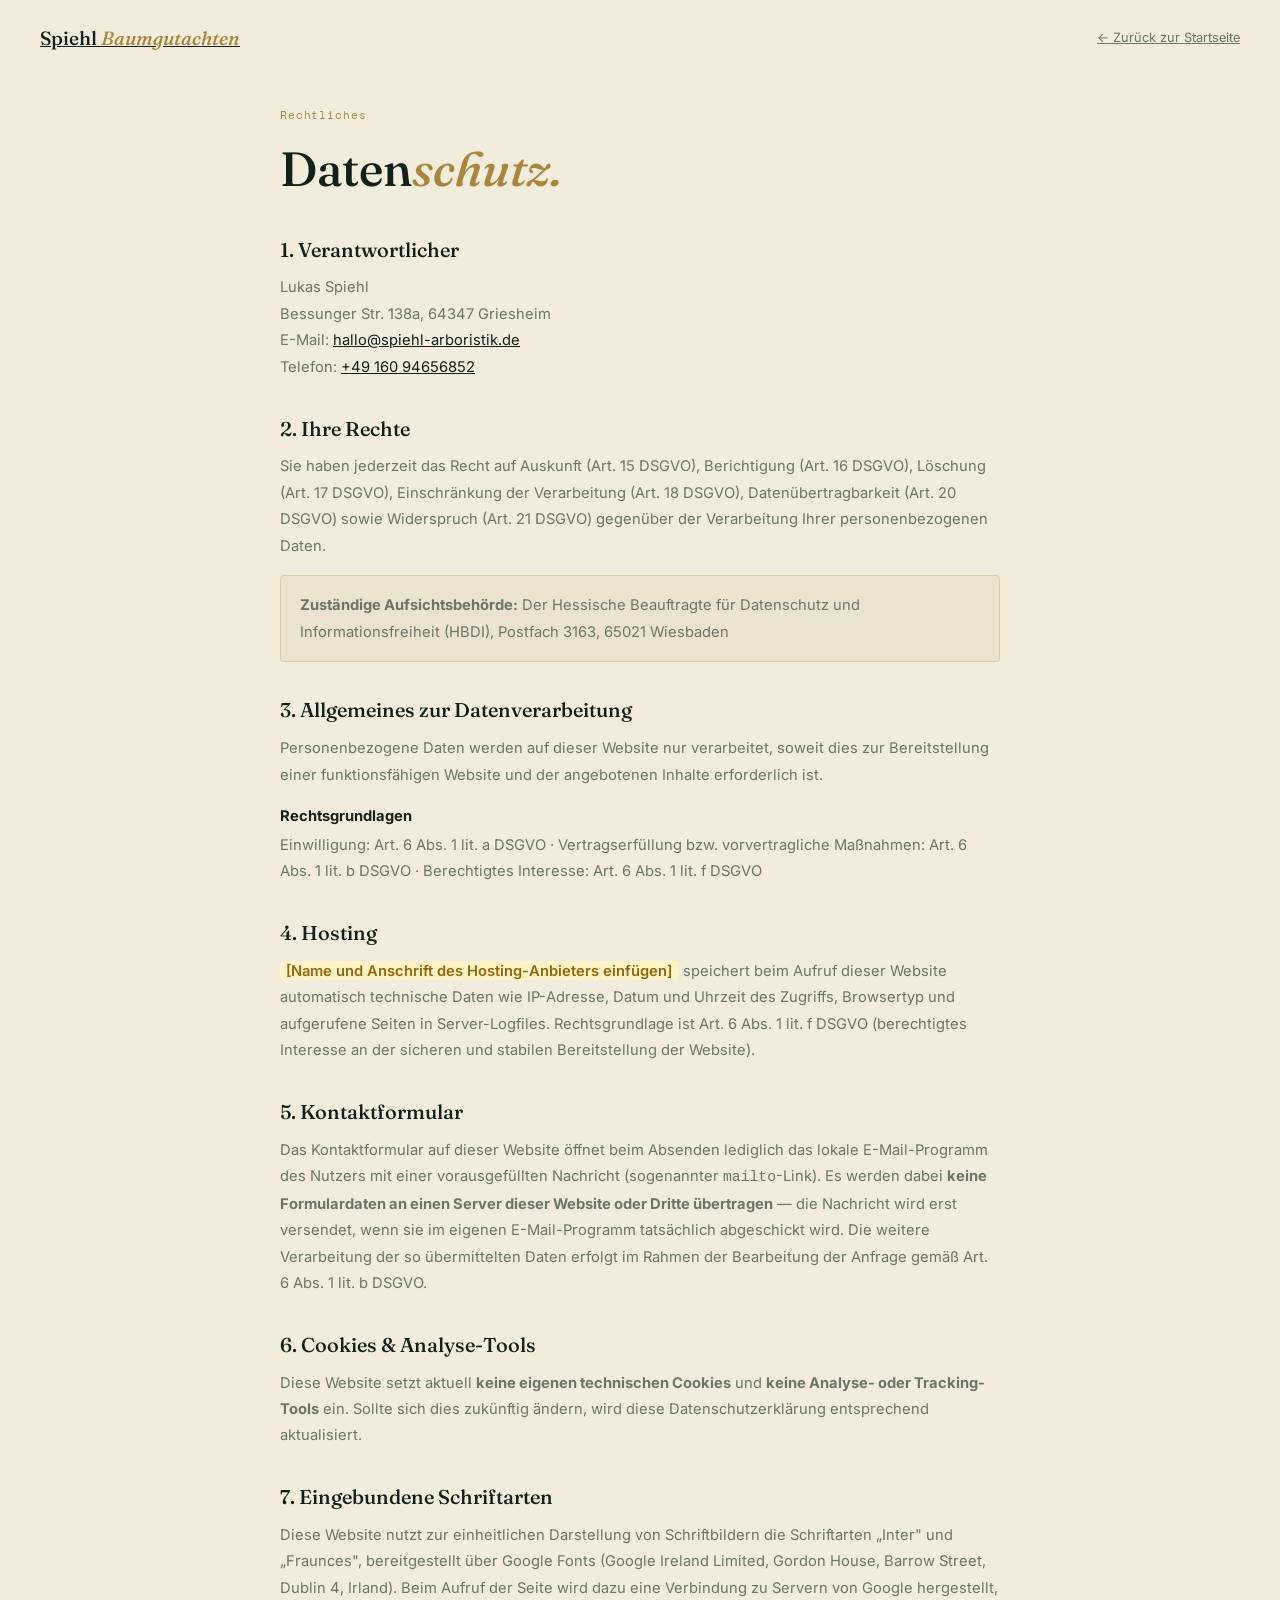
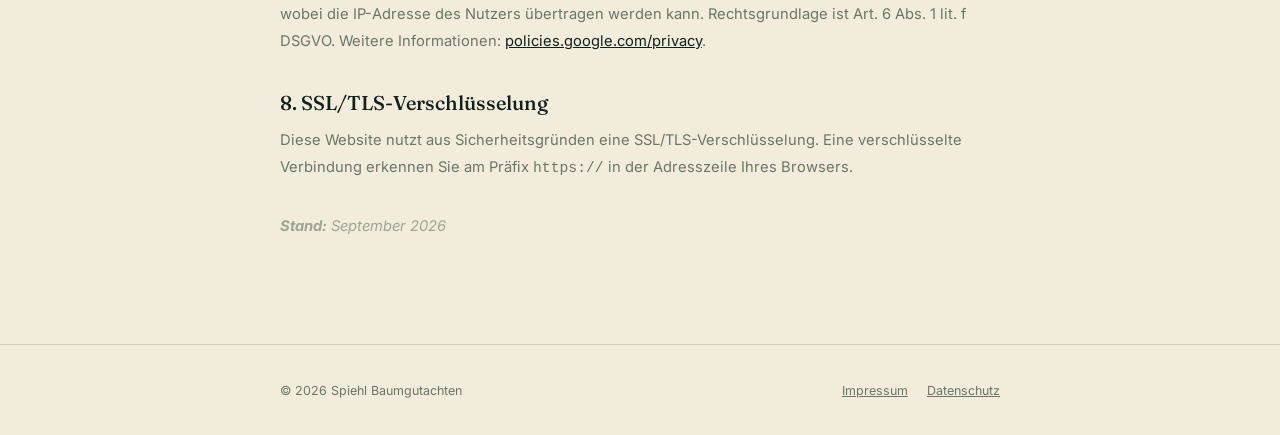
==== datenschutz.html @ da3fc20e "Use real contact and legal info matching spiehl-arboristik.de Replace placeholder phone/email/addres" ====
<!DOCTYPE html>
<html lang="de">
<head>
<meta charset="UTF-8">
<meta name="viewport" content="width=device-width, initial-scale=1">
<title>Datenschutzerklärung · Spiehl Baumgutachten</title>
<meta name="robots" content="noindex, nofollow">
<link rel="preconnect" href="https://fonts.googleapis.com">
<link rel="preconnect" href="https://fonts.gstatic.com" crossorigin>
<link href="https://fonts.googleapis.com/css2?family=Fraunces:ital,opsz,wght@0,9..144,400;0,9..144,500;1,9..144,400&family=Inter:wght@300;400;500;600;700&family=Space+Mono:wght@400;700&display=swap" rel="stylesheet">
<style>
  * { margin: 0; padding: 0; box-sizing: border-box; }
  :root { --forest: #12201A; --gold: #A9863C; --cream: #F1ECDC; --cream-line: rgba(18,32,26,0.14); --ink: #16211B; --muted: #6C7566; }
  body { font-family: 'Inter', sans-serif; background: var(--cream); color: var(--ink); -webkit-font-smoothing: antialiased; }
  a { color: var(--forest); }
  .container { max-width: 800px; margin: 0 auto; padding: 0 2.5rem; }
  nav { padding: 1.6rem 0; }
  .nav-inner { max-width: 1440px; margin: 0 auto; padding: 0 clamp(1.4rem, 4vw, 2.5rem); display: flex; justify-content: space-between; align-items: center; }
  .brand { font-family: 'Fraunces', serif; font-size: 1.2rem; font-weight: 500; color: var(--forest); }
  .brand em { font-style: italic; color: var(--gold); }
  .back { font-size: .8rem; color: var(--muted); }
  main { padding: 2rem 0 6rem; }
  .kicker { font-family: 'Space Mono', monospace; font-size: .68rem; letter-spacing: .08em; color: var(--gold); margin-bottom: 1rem; }
  h1 { font-family: 'Fraunces', serif; font-size: clamp(2.2rem, 4vw, 3rem); font-weight: 500; color: var(--forest); margin-bottom: 2.4rem; }
  h1 em { font-style: italic; color: var(--gold); }
  h2 { font-family: 'Fraunces', serif; font-size: 1.25rem; font-weight: 500; color: var(--forest); margin: 2.2rem 0 .8rem; }
  h2:first-of-type { margin-top: 0; }
  h3 { font-size: .92rem; font-weight: 700; color: var(--ink); margin: 1.2rem 0 .4rem; }
  p, li { font-size: .92rem; line-height: 1.8; color: var(--muted); margin-bottom: .5rem; }
  ul { margin: .4rem 0 .8rem 1.2rem; }
  .placeholder { background: #fef3c7; color: #92660c; padding: .05rem .4rem; border-radius: 4px; font-weight: 600; }
  .note { background: rgba(169,134,60,.08); border: 1px solid rgba(169,134,60,.25); border-radius: 4px; padding: 1rem 1.2rem; margin: 1rem 0; }
  footer { padding: 2.4rem 0; border-top: 1px solid var(--cream-line); }
  .footer-inner { max-width: 800px; margin: 0 auto; padding: 0 2.5rem; display: flex; justify-content: space-between; flex-wrap: wrap; gap: 1rem; font-size: .78rem; color: var(--muted); }
  .footer-inner a { color: var(--muted); margin-left: 1.2rem; }
  @media(max-width:600px){ .container,.footer-inner{padding:0 1.4rem;} .nav-inner{padding:0 1.4rem;} }
</style>
</head>
<body>
<nav><div class="nav-inner">
  <a href="index.html" class="brand">Spiehl <em>Baumgutachten</em></a>
  <a href="index.html" class="back">← Zurück zur Startseite</a>
</div></nav>
<main><div class="container">
  <div class="kicker">Rechtliches</div>
  <h1>Daten<em>schutz.</em></h1>

  <h2>1. Verantwortlicher</h2>
  <p>Lukas Spiehl<br>
  Bessunger Str. 138a, 64347 Griesheim<br>
  E-Mail: <a href="mailto:hallo@spiehl-arboristik.de">hallo@spiehl-arboristik.de</a><br>
  Telefon: <a href="tel:+4916094656852">+49 160 94656852</a></p>

  <h2>2. Ihre Rechte</h2>
  <p>Sie haben jederzeit das Recht auf Auskunft (Art. 15 DSGVO), Berichtigung (Art. 16 DSGVO), Löschung (Art. 17 DSGVO), Einschränkung der Verarbeitung (Art. 18 DSGVO), Datenübertragbarkeit (Art. 20 DSGVO) sowie Widerspruch (Art. 21 DSGVO) gegenüber der Verarbeitung Ihrer personenbezogenen Daten.</p>
  <div class="note">
    <p style="margin:0;"><strong>Zuständige Aufsichtsbehörde:</strong> Der Hessische Beauftragte für Datenschutz und Informationsfreiheit (HBDI), Postfach 3163, 65021 Wiesbaden</p>
  </div>

  <h2>3. Allgemeines zur Datenverarbeitung</h2>
  <p>Personenbezogene Daten werden auf dieser Website nur verarbeitet, soweit dies zur Bereitstellung einer funktionsfähigen Website und der angebotenen Inhalte erforderlich ist.</p>
  <h3>Rechtsgrundlagen</h3>
  <p>Einwilligung: Art. 6 Abs. 1 lit. a DSGVO · Vertragserfüllung bzw. vorvertragliche Maßnahmen: Art. 6 Abs. 1 lit. b DSGVO · Berechtigtes Interesse: Art. 6 Abs. 1 lit. f DSGVO</p>

  <h2>4. Hosting</h2>
  <p><span class="placeholder">[Name und Anschrift des Hosting-Anbieters einfügen]</span> speichert beim Aufruf dieser Website automatisch technische Daten wie IP-Adresse, Datum und Uhrzeit des Zugriffs, Browsertyp und aufgerufene Seiten in Server-Logfiles. Rechtsgrundlage ist Art. 6 Abs. 1 lit. f DSGVO (berechtigtes Interesse an der sicheren und stabilen Bereitstellung der Website).</p>

  <h2>5. Kontaktformular</h2>
  <p>Das Kontaktformular auf dieser Website öffnet beim Absenden lediglich das lokale E-Mail-Programm des Nutzers mit einer vorausgefüllten Nachricht (sogenannter <code>mailto</code>-Link). Es werden dabei <strong>keine Formulardaten an einen Server dieser Website oder Dritte übertragen</strong> &mdash; die Nachricht wird erst versendet, wenn sie im eigenen E-Mail-Programm tatsächlich abgeschickt wird. Die weitere Verarbeitung der so übermittelten Daten erfolgt im Rahmen der Bearbeitung der Anfrage gemäß Art. 6 Abs. 1 lit. b DSGVO.</p>

  <h2>6. Cookies &amp; Analyse-Tools</h2>
  <p>Diese Website setzt aktuell <strong>keine eigenen technischen Cookies</strong> und <strong>keine Analyse- oder Tracking-Tools</strong> ein. Sollte sich dies zukünftig ändern, wird diese Datenschutzerklärung entsprechend aktualisiert.</p>

  <h2>7. Eingebundene Schriftarten</h2>
  <p>Diese Website nutzt zur einheitlichen Darstellung von Schriftbildern die Schriftarten „Inter" und „Fraunces", bereitgestellt über Google Fonts (Google Ireland Limited, Gordon House, Barrow Street, Dublin 4, Irland). Beim Aufruf der Seite wird dazu eine Verbindung zu Servern von Google hergestellt, wobei die IP-Adresse des Nutzers übertragen werden kann. Rechtsgrundlage ist Art. 6 Abs. 1 lit. f DSGVO. Weitere Informationen: <a href="https://policies.google.com/privacy" target="_blank" rel="noopener">policies.google.com/privacy</a>.</p>

  <h2>8. SSL/TLS-Verschlüsselung</h2>
  <p>Diese Website nutzt aus Sicherheitsgründen eine SSL/TLS-Verschlüsselung. Eine verschlüsselte Verbindung erkennen Sie am Präfix <code>https://</code> in der Adresszeile Ihres Browsers.</p>

  <p style="margin-top:2rem;font-style:italic;opacity:.6;"><strong>Stand:</strong> September 2026</p>
</div></main>
<footer><div class="footer-inner">
  <span>© 2026 Spiehl Baumgutachten</span>
  <div><a href="impressum.html">Impressum</a><a href="datenschutz.html">Datenschutz</a></div>
</div></footer>
</body>
</html>
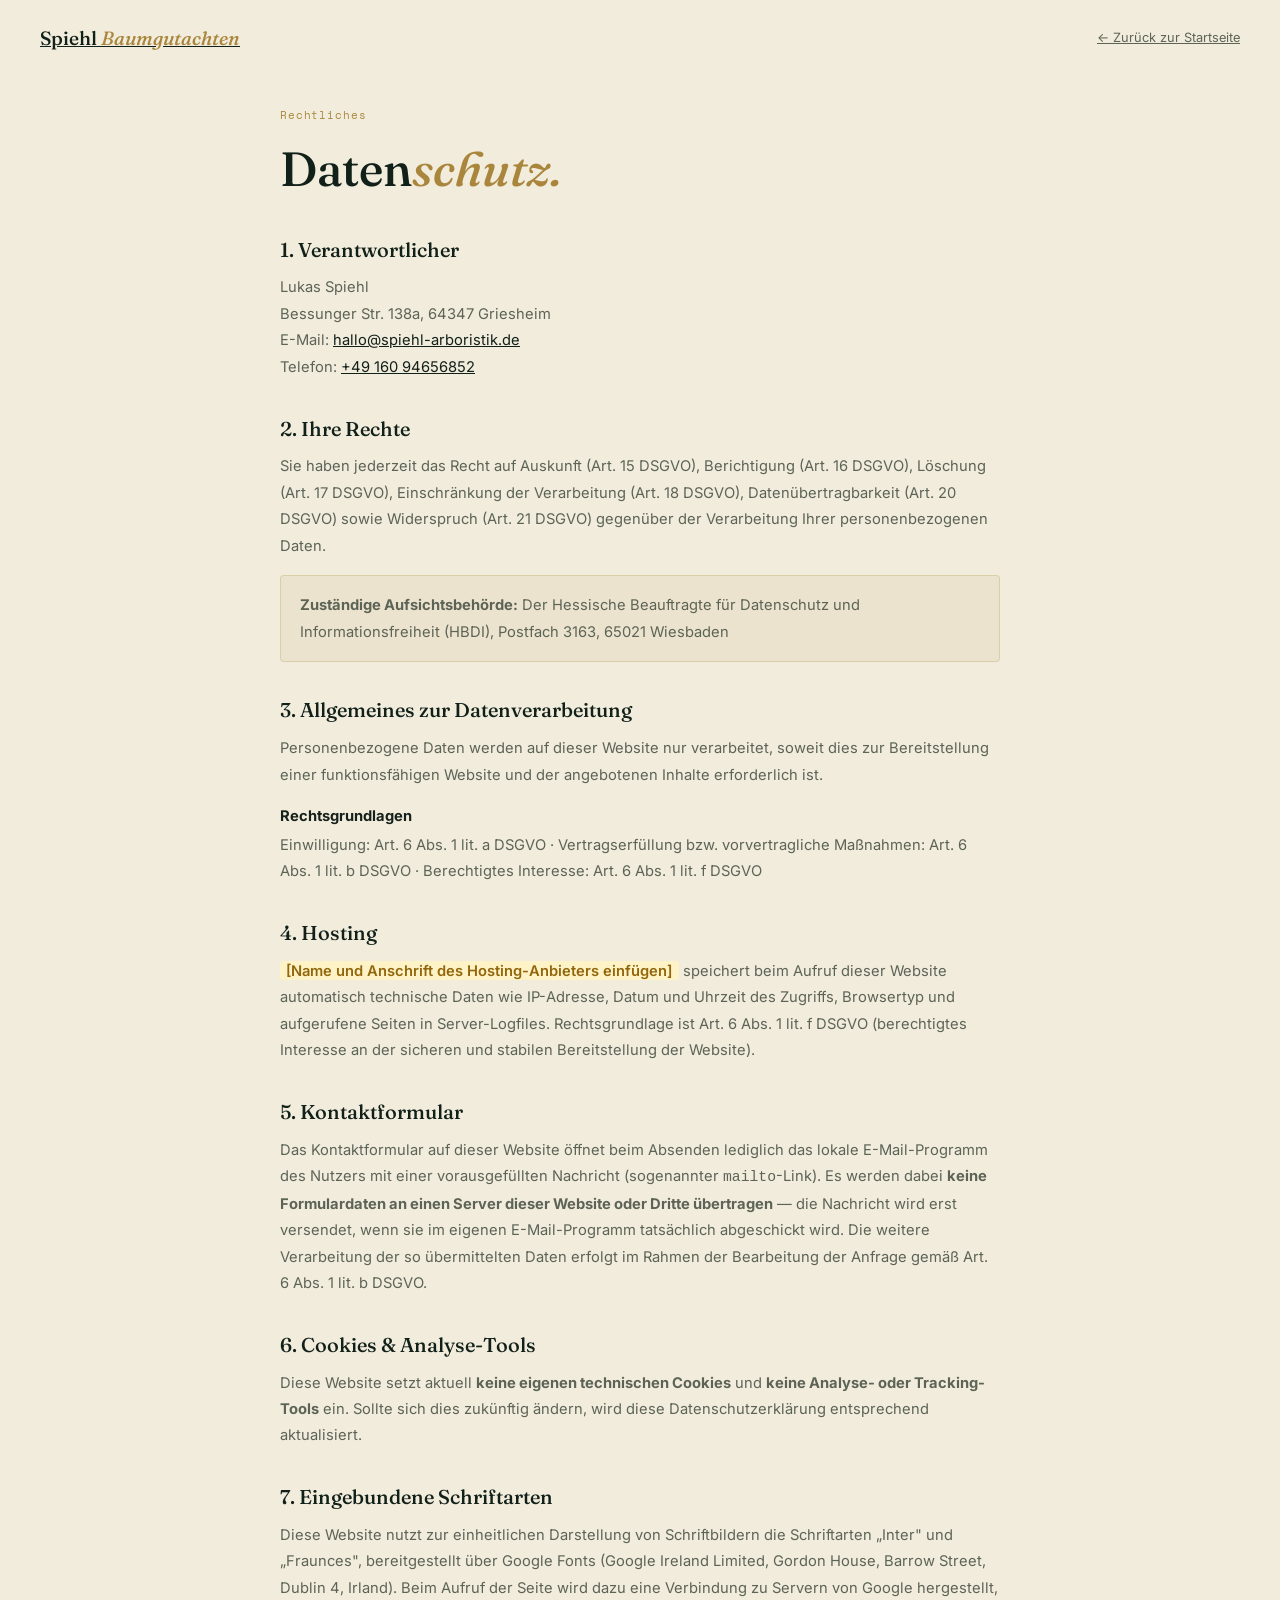
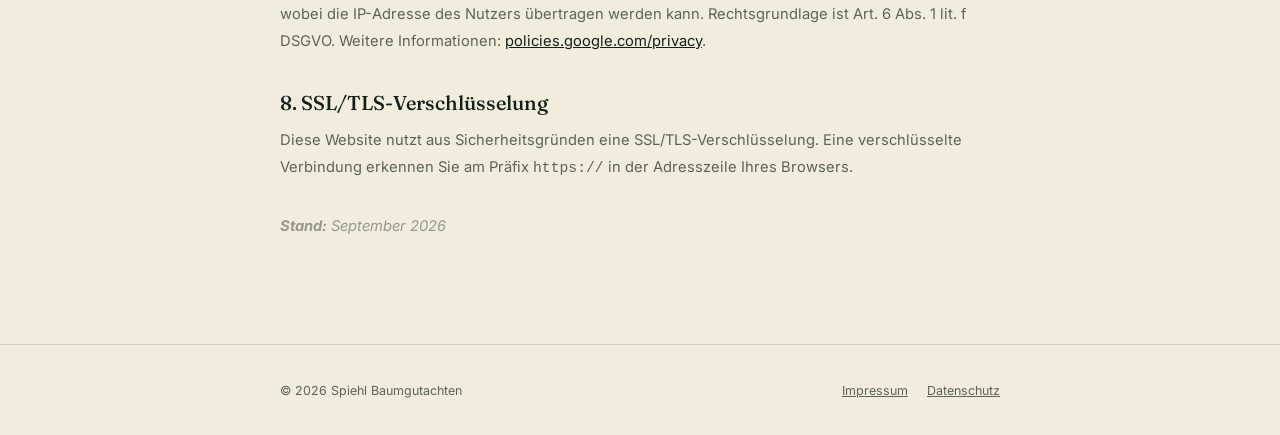
==== commit 122d7b35: "a" ====
--- a/datenschutz.html
+++ b/datenschutz.html
@@ -4,13 +4,22 @@
 <meta charset="UTF-8">
 <meta name="viewport" content="width=device-width, initial-scale=1">
 <title>Datenschutzerklärung · Spiehl Baumgutachten</title>
+<meta name="description" content="Datenschutzerklärung von Spiehl Baumgutachten, Baumsachverständiger Lukas Spiehl im Odenwald und Rhein-Main-Gebiet.">
 <meta name="robots" content="noindex, nofollow">
+<link rel="canonical" href="https://noeffen.github.io/Spiehl/datenschutz.html">
+<meta property="og:type" content="website">
+<meta property="og:title" content="Datenschutzerklärung · Spiehl Baumgutachten">
+<meta property="og:image" content="https://noeffen.github.io/Spiehl/img/og-image.jpg">
+<meta property="og:site_name" content="Baumsachverständiger Spiehl">
+<meta property="og:locale" content="de_DE">
+<meta name="twitter:card" content="summary_large_image">
+<meta name="twitter:image" content="https://noeffen.github.io/Spiehl/img/og-image.jpg">
 <link rel="preconnect" href="https://fonts.googleapis.com">
 <link rel="preconnect" href="https://fonts.gstatic.com" crossorigin>
 <link href="https://fonts.googleapis.com/css2?family=Fraunces:ital,opsz,wght@0,9..144,400;0,9..144,500;1,9..144,400&family=Inter:wght@300;400;500;600;700&family=Space+Mono:wght@400;700&display=swap" rel="stylesheet">
 <style>
   * { margin: 0; padding: 0; box-sizing: border-box; }
-  :root { --forest: #12201A; --gold: #A9863C; --cream: #F1ECDC; --cream-line: rgba(18,32,26,0.14); --ink: #16211B; --muted: #6C7566; }
+  :root { --forest: #12201A; --gold: #A9863C; --cream: #F1ECDC; --cream-line: rgba(18,32,26,0.14); --ink: #16211B; --muted: #5D6456; }
   body { font-family: 'Inter', sans-serif; background: var(--cream); color: var(--ink); -webkit-font-smoothing: antialiased; }
   a { color: var(--forest); }
   .container { max-width: 800px; margin: 0 auto; padding: 0 2.5rem; }
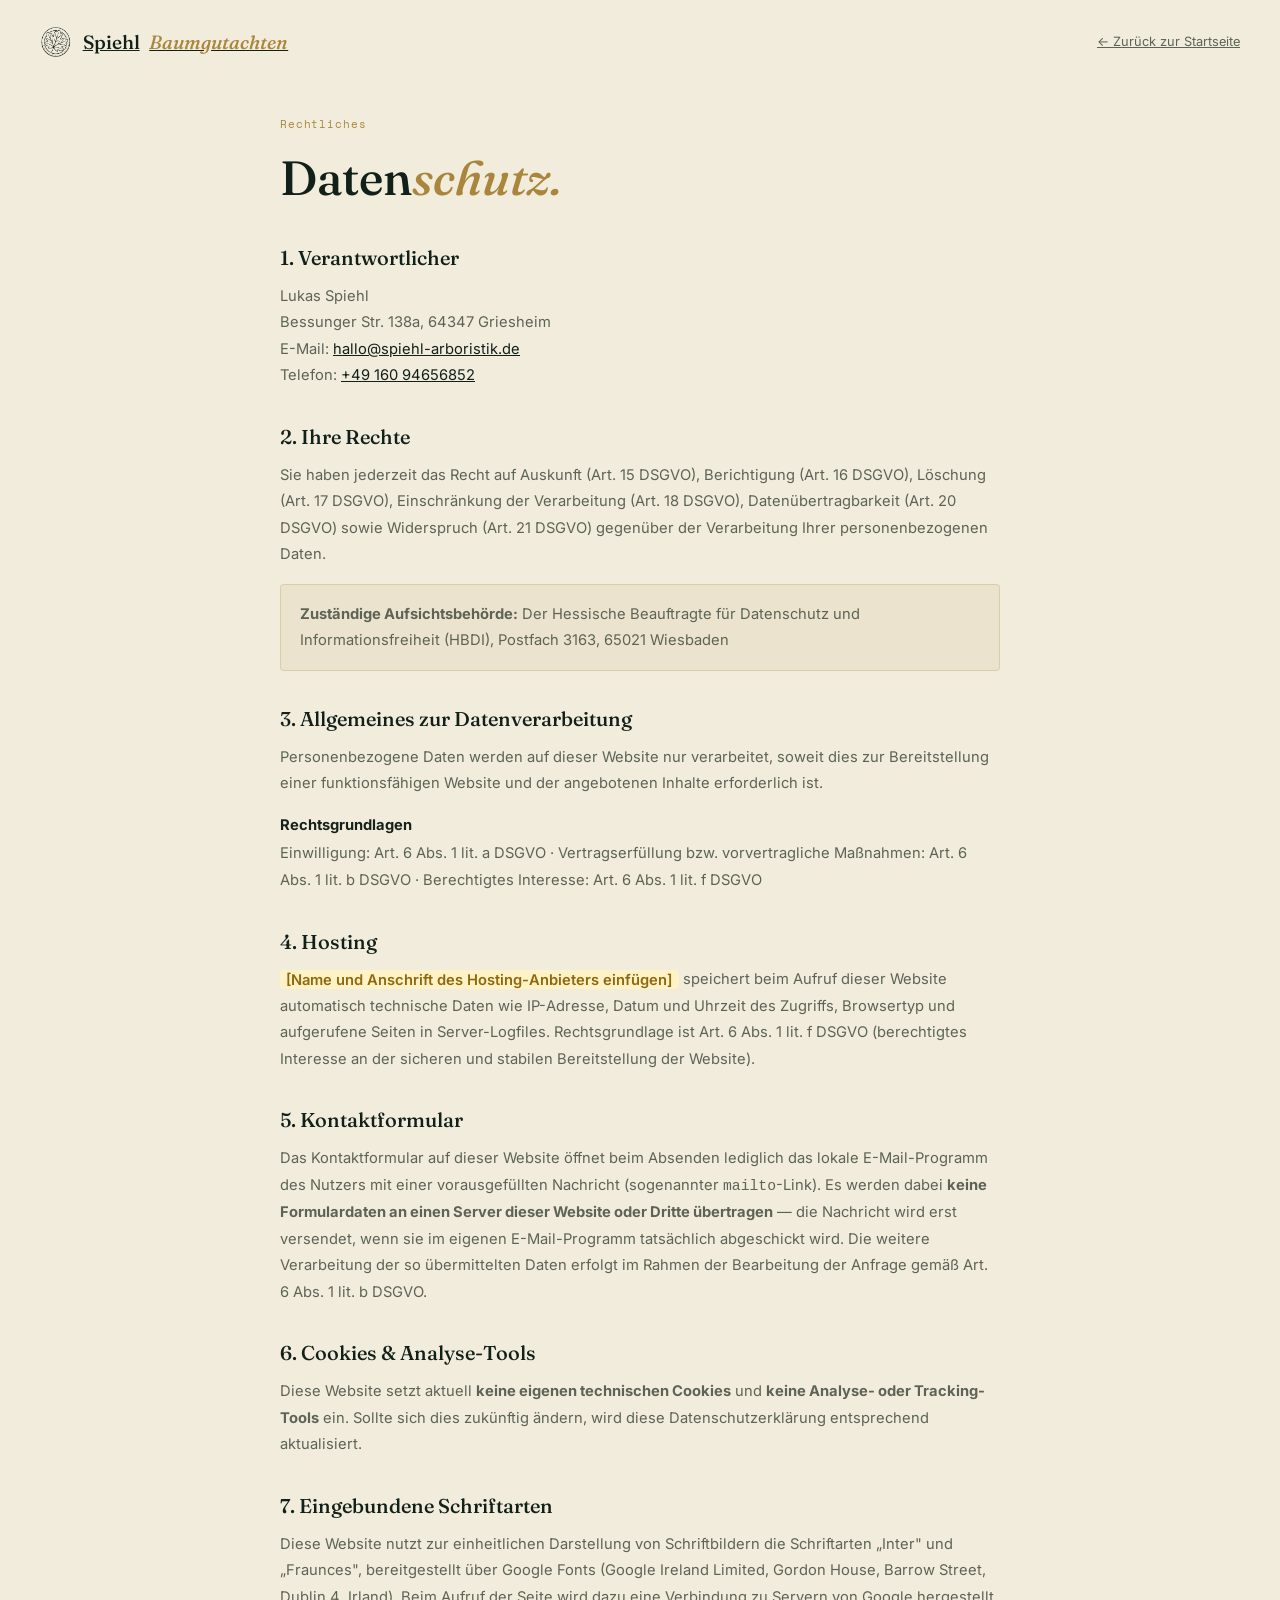
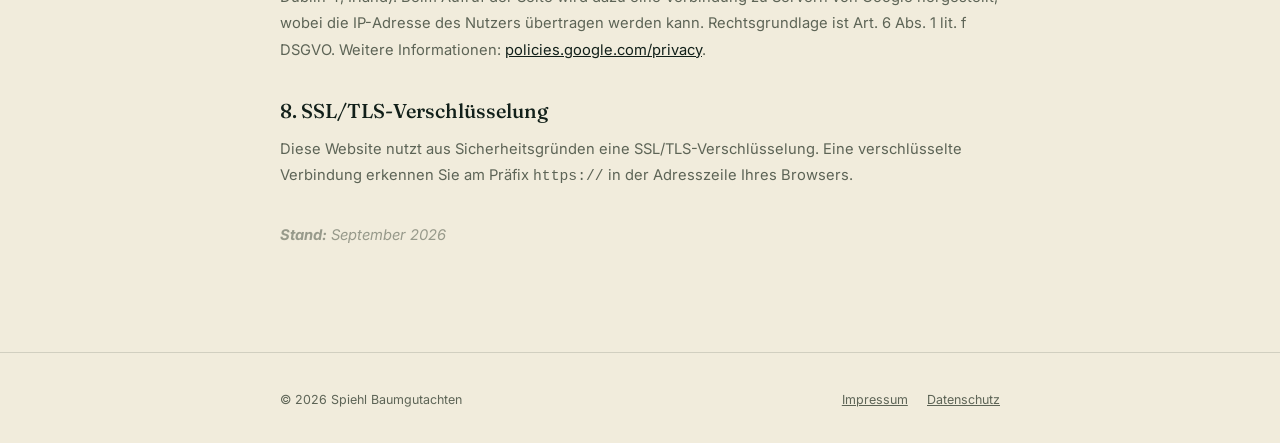
==== commit 3983b3e9: "Replace text-only brand with real logo icon from spiehl-arboristik.de Extracted the circular leaf/ta" ====
--- a/datenschutz.html
+++ b/datenschutz.html
@@ -2,6 +2,9 @@
 <html lang="de">
 <head>
 <meta charset="UTF-8">
+<link rel="icon" type="image/png" sizes="32x32" href="favicon-32.png">
+<link rel="icon" type="image/png" sizes="192x192" href="favicon-192.png">
+<link rel="apple-touch-icon" sizes="180x180" href="apple-touch-icon.png">
 <meta name="viewport" content="width=device-width, initial-scale=1">
 <title>Datenschutzerklärung · Spiehl Baumgutachten</title>
 <meta name="description" content="Datenschutzerklärung von Spiehl Baumgutachten, Baumsachverständiger Lukas Spiehl im Odenwald und Rhein-Main-Gebiet.">
@@ -22,10 +25,14 @@
   :root { --forest: #12201A; --gold: #A9863C; --cream: #F1ECDC; --cream-line: rgba(18,32,26,0.14); --ink: #16211B; --muted: #5D6456; }
   body { font-family: 'Inter', sans-serif; background: var(--cream); color: var(--ink); -webkit-font-smoothing: antialiased; }
   a { color: var(--forest); }
+  a:focus-visible, button:focus-visible { outline: 2px solid var(--gold); outline-offset: 2px; }
+  .skip-link { position: absolute; left: -9999px; top: 0; z-index: 9999; background: var(--forest); color: var(--cream); padding: .8rem 1.4rem; font-size: .85rem; font-weight: 600; }
+  .skip-link:focus { left: 1rem; top: 1rem; }
   .container { max-width: 800px; margin: 0 auto; padding: 0 2.5rem; }
   nav { padding: 1.6rem 0; }
   .nav-inner { max-width: 1440px; margin: 0 auto; padding: 0 clamp(1.4rem, 4vw, 2.5rem); display: flex; justify-content: space-between; align-items: center; }
-  .brand { font-family: 'Fraunces', serif; font-size: 1.2rem; font-weight: 500; color: var(--forest); }
+  .brand { display: inline-flex; align-items: center; gap: .6rem; font-family: 'Fraunces', serif; font-size: 1.2rem; font-weight: 500; color: var(--forest); }
+  .brand img { height: 1.7em; width: auto; display: block; }
   .brand em { font-style: italic; color: var(--gold); }
   .back { font-size: .8rem; color: var(--muted); }
   main { padding: 2rem 0 6rem; }
@@ -46,11 +53,12 @@
 </style>
 </head>
 <body>
+<a href="#main-content" class="skip-link">Zum Hauptinhalt springen</a>
 <nav><div class="nav-inner">
-  <a href="index.html" class="brand">Spiehl <em>Baumgutachten</em></a>
+  <a href="index.html" class="brand"><img src="img/logo-icon-dark.png" alt="" width="240" height="237">Spiehl <em>Baumgutachten</em></a>
   <a href="index.html" class="back">← Zurück zur Startseite</a>
 </div></nav>
-<main><div class="container">
+<main id="main-content"><div class="container">
   <div class="kicker">Rechtliches</div>
   <h1>Daten<em>schutz.</em></h1>
 
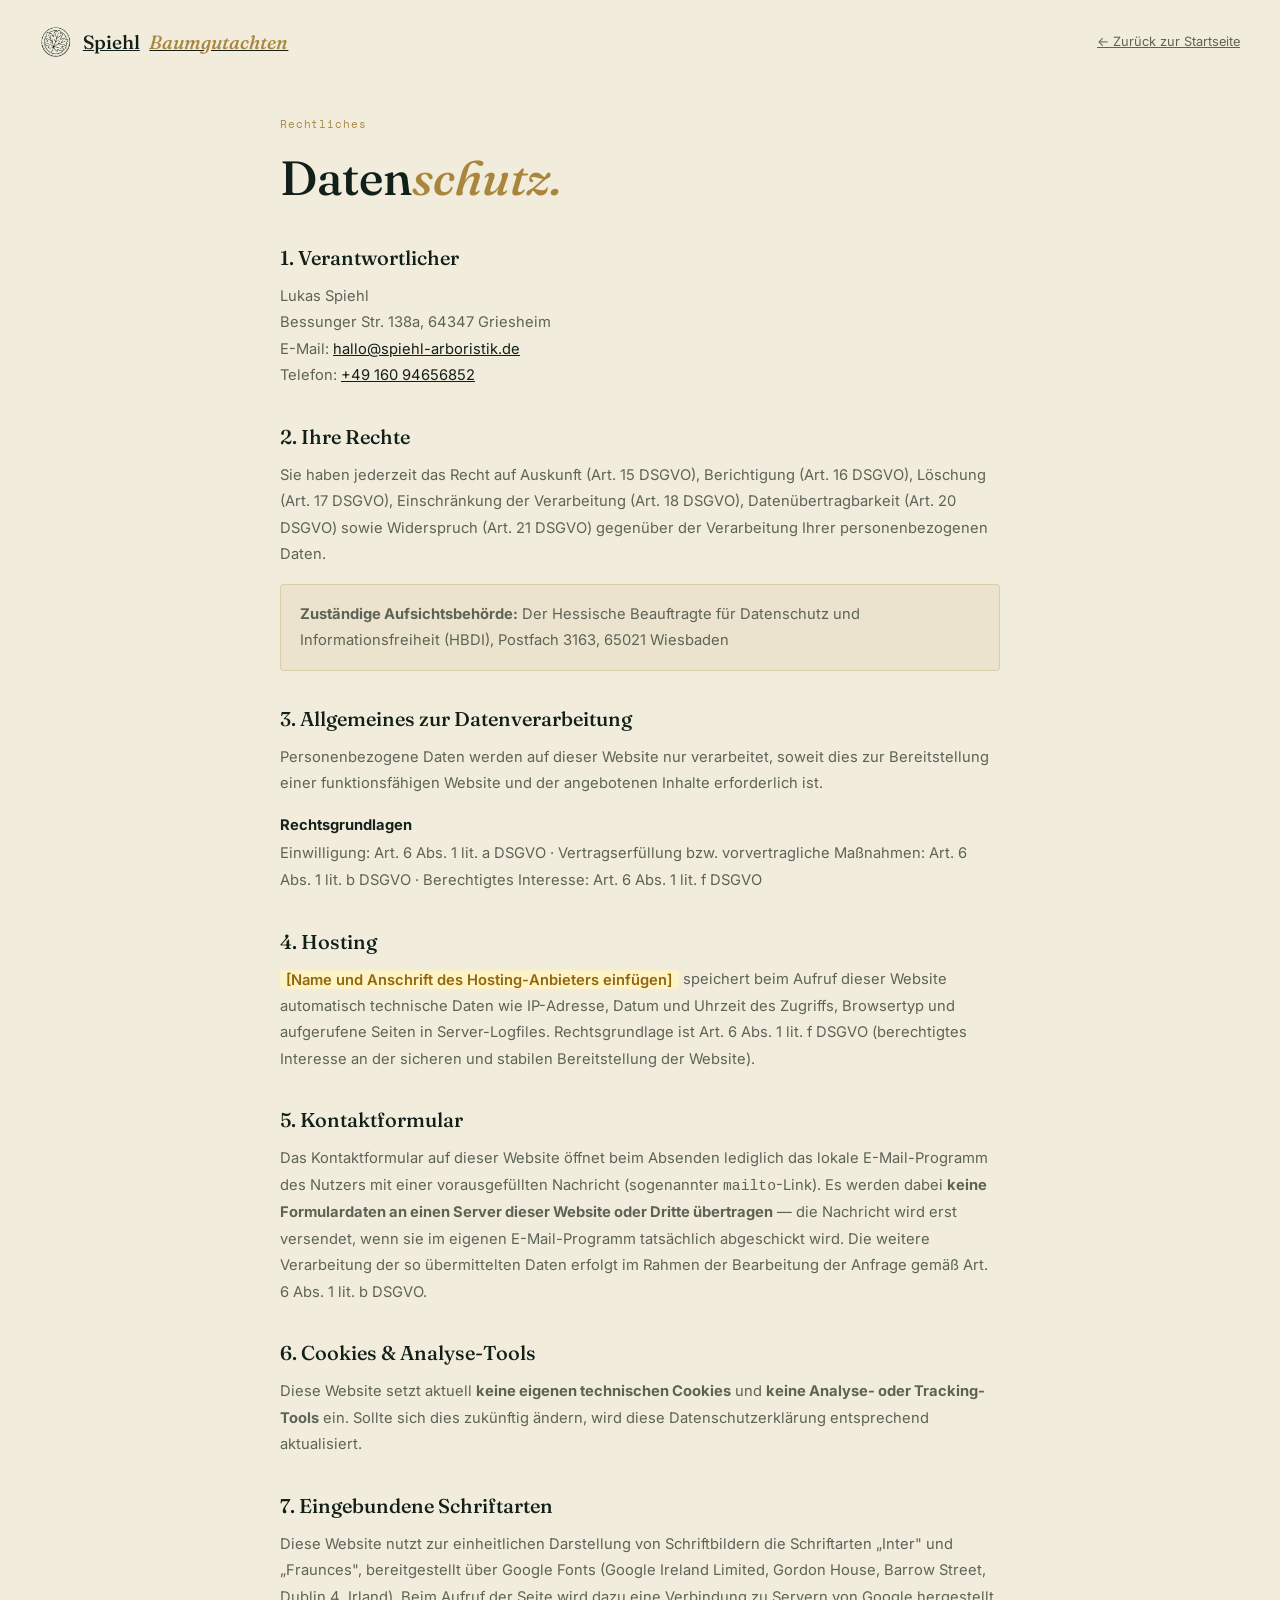
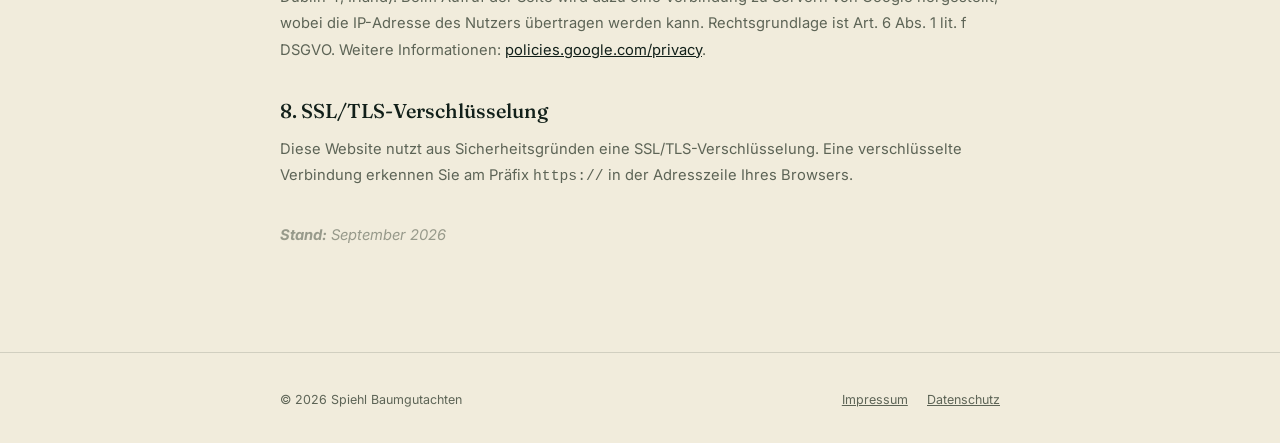
==== commit 9337fe50: "Cut image payload substantially to help with perceived slowness Swap the leistungen intro's backgrou" ====
--- a/datenschutz.html
+++ b/datenschutz.html
@@ -55,7 +55,7 @@
 <body>
 <a href="#main-content" class="skip-link">Zum Hauptinhalt springen</a>
 <nav><div class="nav-inner">
-  <a href="index.html" class="brand"><img src="img/logo-icon-dark.png" alt="" width="240" height="237">Spiehl <em>Baumgutachten</em></a>
+  <a href="index.html" class="brand"><img src="img/logo-icon-dark.png" alt="" width="120" height="118">Spiehl <em>Baumgutachten</em></a>
   <a href="index.html" class="back">← Zurück zur Startseite</a>
 </div></nav>
 <main id="main-content"><div class="container">
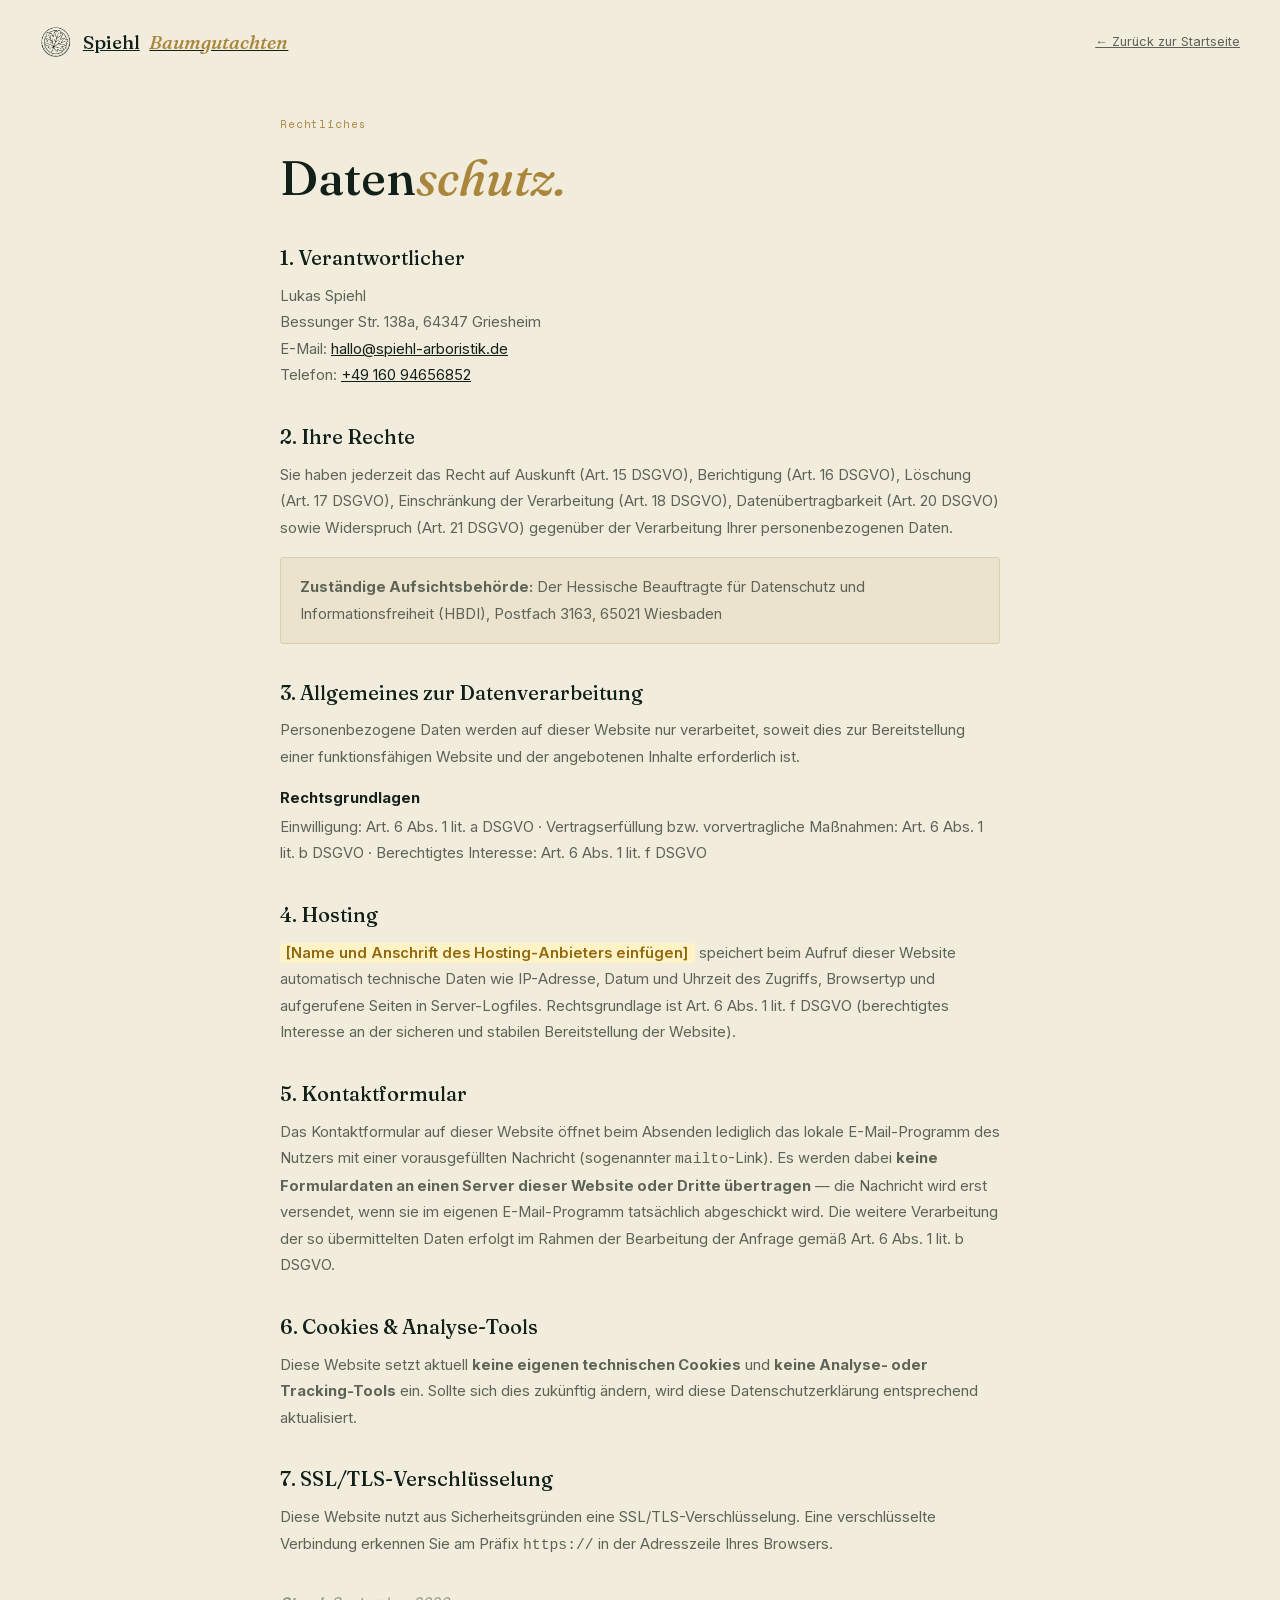
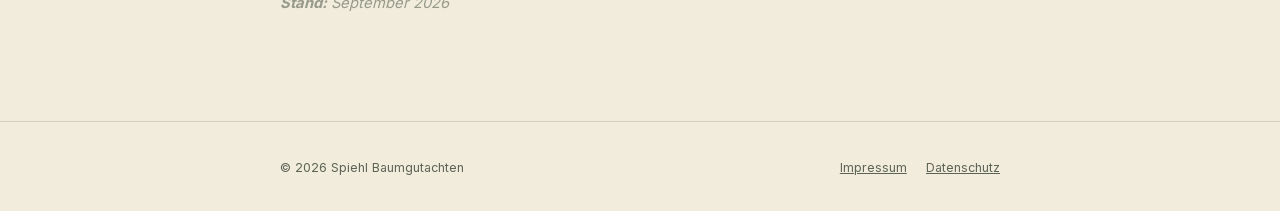
==== commit c281c91b: "Self-host Google Fonts to remove the LG-München abmahnung risk Download Inter, Fraunces (normal + it" ====
--- a/datenschutz.html
+++ b/datenschutz.html
@@ -17,9 +17,7 @@
 <meta property="og:locale" content="de_DE">
 <meta name="twitter:card" content="summary_large_image">
 <meta name="twitter:image" content="https://noeffen.github.io/Spiehl/img/og-image.jpg">
-<link rel="preconnect" href="https://fonts.googleapis.com">
-<link rel="preconnect" href="https://fonts.gstatic.com" crossorigin>
-<link href="https://fonts.googleapis.com/css2?family=Fraunces:ital,opsz,wght@0,9..144,400;0,9..144,500;1,9..144,400&family=Inter:wght@300;400;500;600;700&family=Space+Mono:wght@400;700&display=swap" rel="stylesheet">
+<link rel="stylesheet" href="fonts/fonts.css">
 <style>
   * { margin: 0; padding: 0; box-sizing: border-box; }
   :root { --forest: #12201A; --gold: #A9863C; --cream: #F1ECDC; --cream-line: rgba(18,32,26,0.14); --ink: #16211B; --muted: #5D6456; }
@@ -88,10 +86,7 @@
   <h2>6. Cookies &amp; Analyse-Tools</h2>
   <p>Diese Website setzt aktuell <strong>keine eigenen technischen Cookies</strong> und <strong>keine Analyse- oder Tracking-Tools</strong> ein. Sollte sich dies zukünftig ändern, wird diese Datenschutzerklärung entsprechend aktualisiert.</p>
 
-  <h2>7. Eingebundene Schriftarten</h2>
-  <p>Diese Website nutzt zur einheitlichen Darstellung von Schriftbildern die Schriftarten „Inter" und „Fraunces", bereitgestellt über Google Fonts (Google Ireland Limited, Gordon House, Barrow Street, Dublin 4, Irland). Beim Aufruf der Seite wird dazu eine Verbindung zu Servern von Google hergestellt, wobei die IP-Adresse des Nutzers übertragen werden kann. Rechtsgrundlage ist Art. 6 Abs. 1 lit. f DSGVO. Weitere Informationen: <a href="https://policies.google.com/privacy" target="_blank" rel="noopener">policies.google.com/privacy</a>.</p>
-
-  <h2>8. SSL/TLS-Verschlüsselung</h2>
+  <h2>7. SSL/TLS-Verschlüsselung</h2>
   <p>Diese Website nutzt aus Sicherheitsgründen eine SSL/TLS-Verschlüsselung. Eine verschlüsselte Verbindung erkennen Sie am Präfix <code>https://</code> in der Adresszeile Ihres Browsers.</p>
 
   <p style="margin-top:2rem;font-style:italic;opacity:.6;"><strong>Stand:</strong> September 2026</p>
--- a/fonts/fonts.css
+++ b/fonts/fonts.css
@@ -0,0 +1,40 @@
+@font-face {
+  font-family: 'Fraunces';
+  font-style: normal;
+  font-weight: 300 600;
+  font-display: swap;
+  src: url('fraunces-normal.woff2') format('woff2');
+  unicode-range: U+0000-00FF, U+0131, U+0152-0153, U+02BB-02BC, U+02C6, U+02DA, U+02DC, U+0304, U+0308, U+0329, U+2000-206F, U+20AC, U+2122, U+2191, U+2193, U+2212, U+2215, U+FEFF, U+FFFD;
+}
+@font-face {
+  font-family: 'Fraunces';
+  font-style: italic;
+  font-weight: 400 500;
+  font-display: swap;
+  src: url('fraunces-italic.woff2') format('woff2');
+  unicode-range: U+0000-00FF, U+0131, U+0152-0153, U+02BB-02BC, U+02C6, U+02DA, U+02DC, U+0304, U+0308, U+0329, U+2000-206F, U+20AC, U+2122, U+2191, U+2193, U+2212, U+2215, U+FEFF, U+FFFD;
+}
+@font-face {
+  font-family: 'Inter';
+  font-style: normal;
+  font-weight: 300 700;
+  font-display: swap;
+  src: url('inter-normal.woff2') format('woff2');
+  unicode-range: U+0000-00FF, U+0131, U+0152-0153, U+02BB-02BC, U+02C6, U+02DA, U+02DC, U+0304, U+0308, U+0329, U+2000-206F, U+20AC, U+2122, U+2191, U+2193, U+2212, U+2215, U+FEFF, U+FFFD;
+}
+@font-face {
+  font-family: 'Space Mono';
+  font-style: normal;
+  font-weight: 400;
+  font-display: swap;
+  src: url('spacemono-regular.woff2') format('woff2');
+  unicode-range: U+0000-00FF, U+0131, U+0152-0153, U+02BB-02BC, U+02C6, U+02DA, U+02DC, U+0304, U+0308, U+0329, U+2000-206F, U+20AC, U+2122, U+2191, U+2193, U+2212, U+2215, U+FEFF, U+FFFD;
+}
+@font-face {
+  font-family: 'Space Mono';
+  font-style: normal;
+  font-weight: 700;
+  font-display: swap;
+  src: url('spacemono-bold.woff2') format('woff2');
+  unicode-range: U+0000-00FF, U+0131, U+0152-0153, U+02BB-02BC, U+02C6, U+02DA, U+02DC, U+0304, U+0308, U+0329, U+2000-206F, U+20AC, U+2122, U+2191, U+2193, U+2212, U+2215, U+FEFF, U+FFFD;
+}
